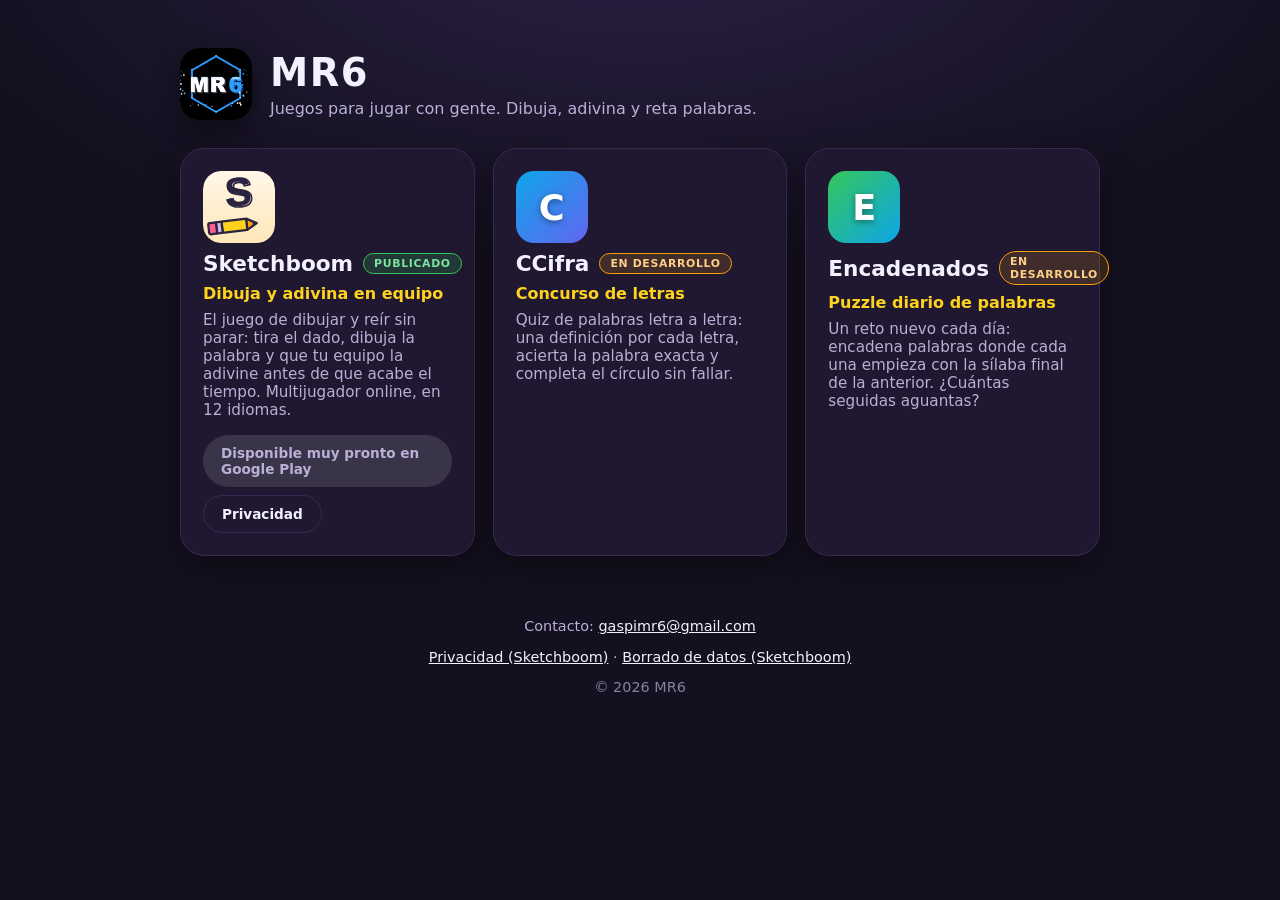
==== index.html @ 59b62721 "Web MR6: home con Sketchboom, CCifra y Encadenados + legales enlazadas" ====
<!DOCTYPE html>
<html lang="es">
<head>
<meta charset="utf-8">
<meta name="viewport" content="width=device-width, initial-scale=1">
<title>MR6 · Juegos</title>
<meta name="description" content="Juegos de MR6: Sketchboom, CCifra y Encadenados.">
<link rel="icon" href="assets/mr6-icon.png">
<link rel="stylesheet" href="styles.css">
</head>
<body>
<header class="hero">
  <img class="brand-icon" src="assets/mr6-icon.png" alt="MR6" width="72" height="72">
  <div>
    <h1>MR6</h1>
    <p class="subtitle">Juegos para jugar con gente. Dibuja, adivina y reta palabras.</p>
  </div>
</header>

<main>
  <div id="games" class="grid">
    <p class="loading">Cargando juegos…</p>
  </div>
</main>

<footer>
  <p>Contacto: <a href="mailto:gaspimr6@gmail.com">gaspimr6@gmail.com</a></p>
  <p class="legal-links">
    <a href="sketchboom/privacy-policy.html">Privacidad (Sketchboom)</a> ·
    <a href="sketchboom/borrar-datos.html">Borrado de datos (Sketchboom)</a>
  </p>
  <p class="copy">© 2026 MR6</p>
</footer>

<script src="app.js"></script>
</body>
</html>
---- styles.css ----
:root {
  --bg: #14101f;
  --card: #1f1830;
  --border: #352a52;
  --text: #f4f1ff;
  --muted: #b9b0d6;
  --accent: #ffd21e;
  --green: #34c759;
  --amber: #ff9f0a;
}
* { box-sizing: border-box; }
body {
  margin: 0;
  font-family: system-ui, -apple-system, "Segoe UI", sans-serif;
  background: radial-gradient(1200px 600px at 50% -10%, #2b2145 0%, var(--bg) 60%);
  color: var(--text);
  min-height: 100vh;
}
.hero {
  max-width: 960px;
  margin: 0 auto;
  padding: 48px 20px 8px;
  display: flex;
  align-items: center;
  gap: 18px;
}
.brand-icon { border-radius: 20px; box-shadow: 0 8px 24px rgba(0,0,0,.45); }
.hero h1 { margin: 0; font-size: 2.4rem; letter-spacing: .04em; }
.subtitle { margin: 4px 0 0; color: var(--muted); }
main { max-width: 960px; margin: 0 auto; padding: 20px; }
.grid {
  display: grid;
  grid-template-columns: repeat(auto-fit, minmax(260px, 1fr));
  gap: 18px;
}
.loading { color: var(--muted); }
.card {
  background: var(--card);
  border: 1px solid var(--border);
  border-radius: 24px;
  padding: 22px;
  display: flex;
  flex-direction: column;
  gap: 8px;
  box-shadow: 0 12px 32px rgba(0,0,0,.35);
}
.game-icon { width: 72px; height: 72px; border-radius: 18px; }
.game-letter {
  display: grid;
  place-items: center;
  font-size: 2.2rem;
  font-weight: 900;
  color: #fff;
  text-shadow: 0 2px 6px rgba(0,0,0,.4);
}
.card-head { display: flex; align-items: center; gap: 10px; }
.card-head h2 { margin: 0; font-size: 1.35rem; }
.badge {
  font-size: .68rem;
  font-weight: 800;
  text-transform: uppercase;
  letter-spacing: .06em;
  padding: 3px 10px;
  border-radius: 999px;
}
.badge-publicado { background: rgba(52,199,89,.18); color: #7ee2a0; border: 1px solid var(--green); }
.badge-desarrollo { background: rgba(255,159,10,.15); color: #ffcf87; border: 1px solid var(--amber); }
.tagline { margin: 0; font-weight: 700; color: var(--accent); }
.desc { margin: 0; color: var(--muted); font-size: .95rem; flex: 1; }
.actions { display: flex; flex-wrap: wrap; gap: 8px; margin-top: 8px; }
.btn {
  display: inline-block;
  padding: 10px 18px;
  border-radius: 999px;
  font-weight: 800;
  font-size: .85rem;
  text-decoration: none;
}
.btn-store { background: #fff; color: #111; }
.btn-soon { background: rgba(255,255,255,.12); color: var(--muted); }
.btn-ghost { border: 1px solid var(--border); color: var(--text); }
footer {
  max-width: 960px;
  margin: 0 auto;
  padding: 28px 20px 48px;
  color: var(--muted);
  font-size: .9rem;
  text-align: center;
}
footer a { color: var(--text); }
.copy { opacity: .7; }
@media (max-width: 480px) {
  .hero h1 { font-size: 1.8rem; }
}
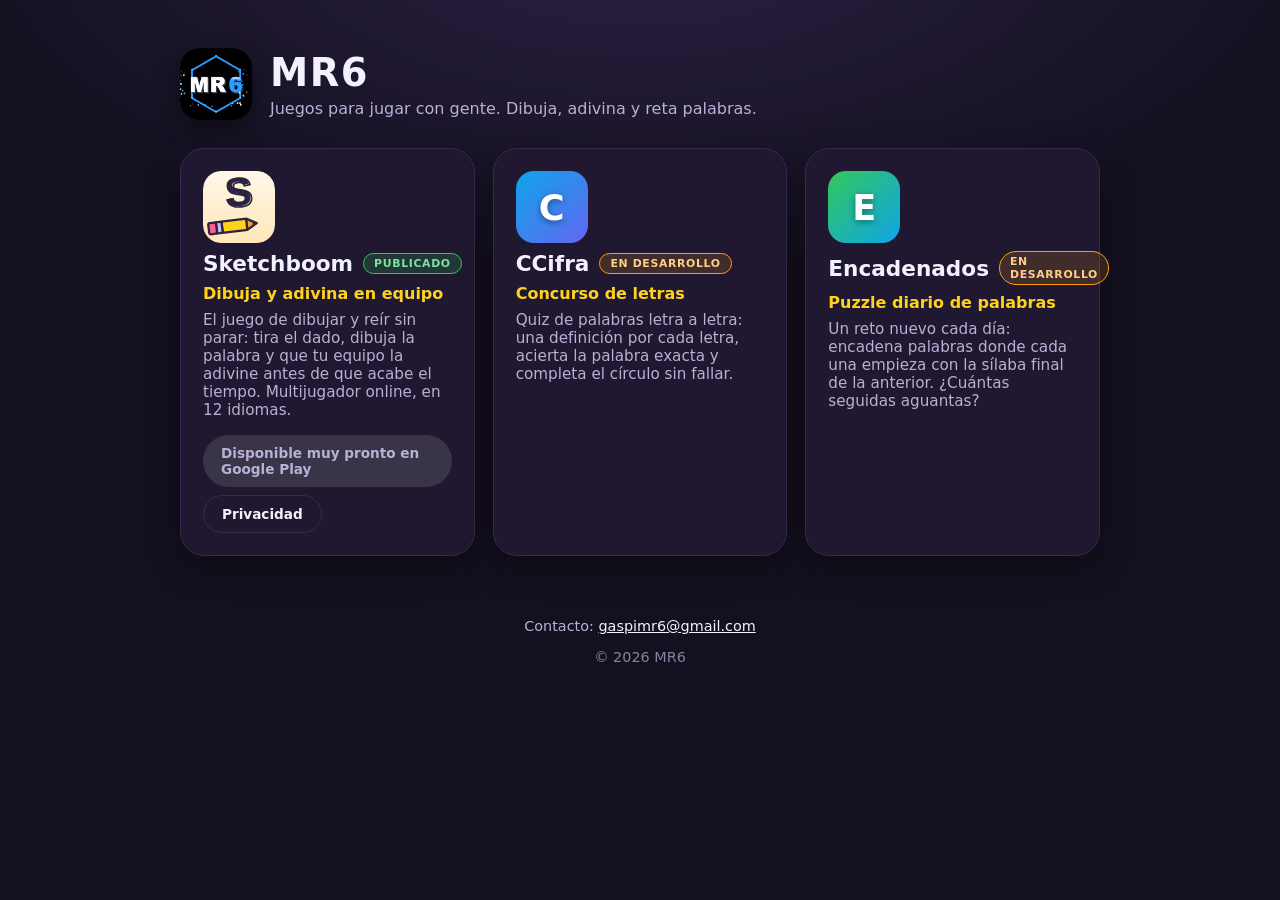
==== commit 920a9a6c: "Home: pie limpio sin enlaces legales (ya viven en cada juego)" ====
--- a/index.html
+++ b/index.html
@@ -25,10 +25,6 @@
 
 <footer>
   <p>Contacto: <a href="mailto:gaspimr6@gmail.com">gaspimr6@gmail.com</a></p>
-  <p class="legal-links">
-    <a href="sketchboom/privacy-policy.html">Privacidad (Sketchboom)</a> ·
-    <a href="sketchboom/borrar-datos.html">Borrado de datos (Sketchboom)</a>
-  </p>
   <p class="copy">© 2026 MR6</p>
 </footer>
 
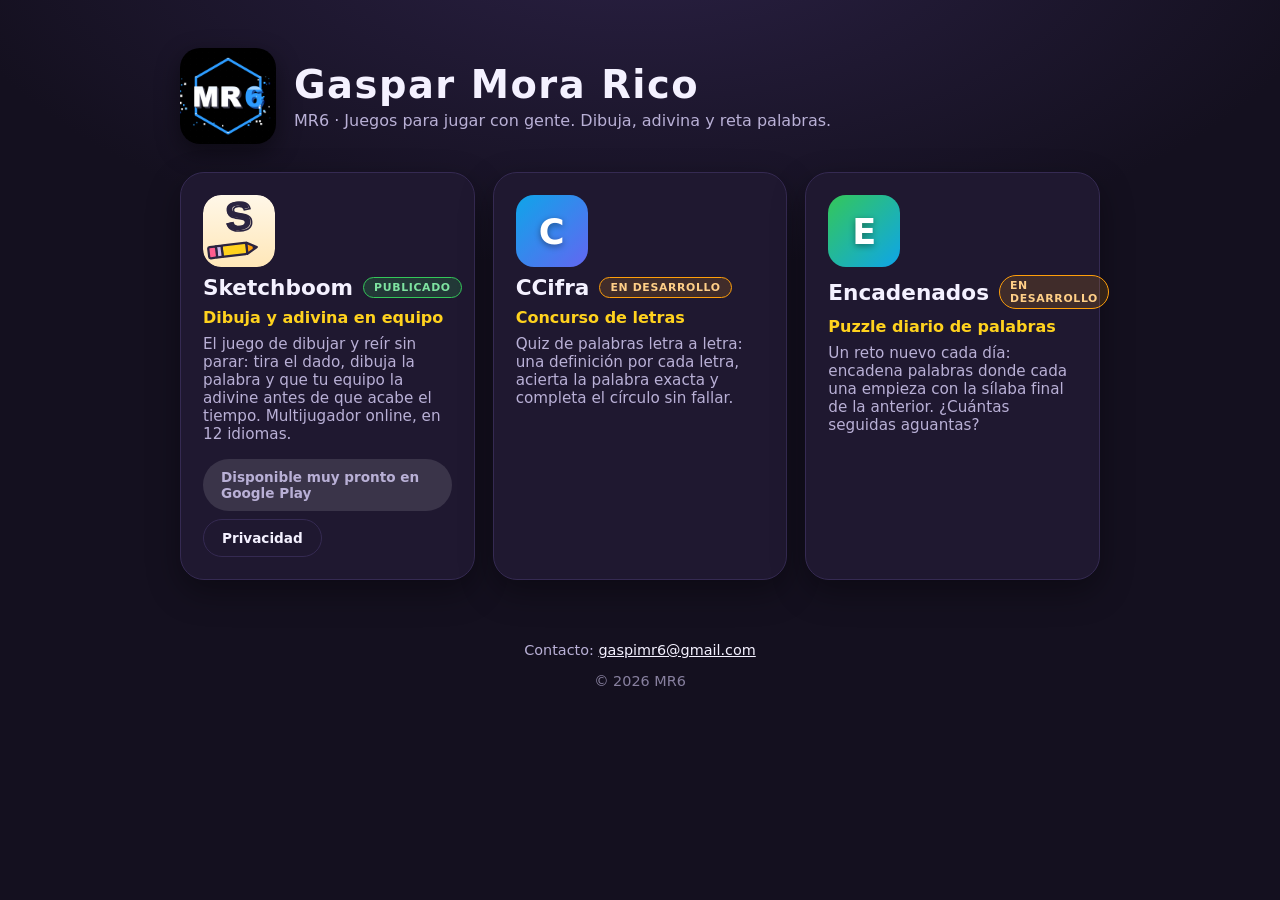
==== commit e6d66856: "Home: logo mayor y titulo con nombre real (MR6 queda en la marca)" ====
--- a/index.html
+++ b/index.html
@@ -10,10 +10,10 @@
 </head>
 <body>
 <header class="hero">
-  <img class="brand-icon" src="assets/mr6-icon.png" alt="MR6" width="72" height="72">
+  <img class="brand-icon" src="assets/mr6-icon.png" alt="MR6" width="96" height="96">
   <div>
-    <h1>MR6</h1>
-    <p class="subtitle">Juegos para jugar con gente. Dibuja, adivina y reta palabras.</p>
+    <h1>Gaspar Mora Rico</h1>
+    <p class="subtitle">MR6 · Juegos para jugar con gente. Dibuja, adivina y reta palabras.</p>
   </div>
 </header>
 
